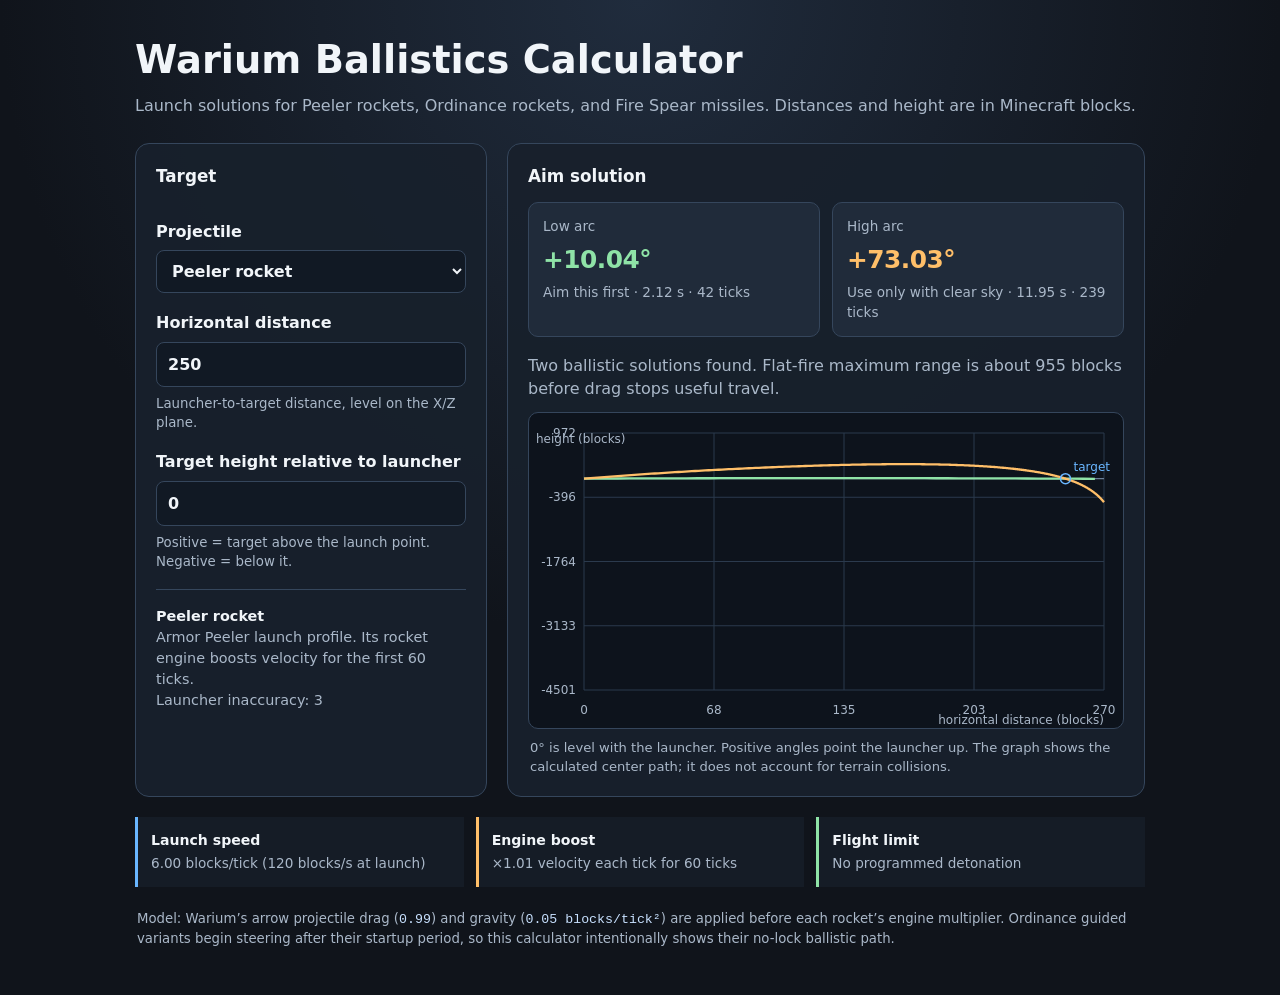
==== rocket-missile-calculator.html @ eead3c56 "Add rocket and missile calculator" ====
<!doctype html>
<html lang="en">
<head>
  <meta charset="utf-8">
  <meta name="viewport" content="width=device-width, initial-scale=1">
  <title>Warium Ballistics Calculator</title>
  <style>
    :root {
      color-scheme: dark;
      --bg: #10141b;
      --panel: #18202c;
      --panel-2: #202b3a;
      --line: #35465c;
      --text: #f1f5f9;
      --muted: #aab8c9;
      --accent: #69b6ff;
      --accent-2: #ffbf69;
      --danger: #ff8c8c;
      --good: #8fe3a7;
    }

    * { box-sizing: border-box; }
    body {
      margin: 0;
      min-width: 320px;
      background: radial-gradient(circle at top, #202c3d 0, var(--bg) 54%);
      color: var(--text);
      font: 16px/1.45 system-ui, -apple-system, BlinkMacSystemFont, "Segoe UI", sans-serif;
    }
    main { max-width: 1050px; margin: 0 auto; padding: 32px 20px 48px; }
    h1, h2, p { margin-top: 0; }
    h1 { font-size: clamp(1.7rem, 4vw, 2.4rem); margin-bottom: 6px; }
    h2 { font-size: 1.05rem; margin-bottom: 14px; }
    .lede, .muted { color: var(--muted); }
    .layout { display: grid; grid-template-columns: minmax(260px, 0.8fr) minmax(0, 1.45fr); gap: 20px; margin-top: 26px; }
    .panel { background: color-mix(in srgb, var(--panel) 94%, transparent); border: 1px solid var(--line); border-radius: 14px; padding: 20px; }
    .controls { display: grid; gap: 18px; align-content: start; }
    label { display: grid; gap: 7px; font-weight: 600; }
    label small { color: var(--muted); font-weight: 400; }
    input, select {
      width: 100%; border: 1px solid var(--line); border-radius: 8px;
      background: #111924; color: var(--text); font: inherit; padding: 10px 11px;
    }
    input:focus, select:focus { outline: 3px solid color-mix(in srgb, var(--accent) 45%, transparent); outline-offset: 2px; }
    .weapon-details { border-top: 1px solid var(--line); padding-top: 16px; color: var(--muted); font-size: .9rem; }
    .weapon-details strong { color: var(--text); }
    .result-grid { display: grid; grid-template-columns: repeat(2, minmax(0, 1fr)); gap: 12px; }
    .result { background: var(--panel-2); border: 1px solid var(--line); border-radius: 10px; padding: 14px; min-height: 110px; }
    .result-label { display: block; color: var(--muted); font-size: .85rem; }
    .result-value { display: block; margin-top: 5px; color: var(--good); font-size: 1.55rem; font-weight: 700; letter-spacing: -.02em; }
    .result-sub { display: block; margin-top: 5px; color: var(--muted); font-size: .85rem; }
    .result.high .result-value { color: var(--accent-2); }
    .status { min-height: 24px; margin: 17px 0 11px; color: var(--muted); }
    .status.error { color: var(--danger); }
    .chart-wrap { border: 1px solid var(--line); border-radius: 10px; overflow: hidden; background: #0d131c; }
    canvas { display: block; width: 100%; height: 315px; }
    .chart-note { color: var(--muted); font-size: .82rem; margin: 9px 2px 0; }
    .facts { display: grid; grid-template-columns: repeat(3, minmax(0, 1fr)); gap: 12px; margin-top: 20px; }
    .fact { padding: 13px; border-left: 3px solid var(--accent); background: color-mix(in srgb, var(--panel) 70%, transparent); }
    .fact:nth-child(2) { border-color: var(--accent-2); }
    .fact:nth-child(3) { border-color: var(--good); }
    .fact b { display: block; font-size: .88rem; }
    .fact span { display: block; margin-top: 4px; color: var(--muted); font-size: .85rem; }
    .footer-note { margin: 22px 2px 0; color: var(--muted); font-size: .83rem; }
    code { color: #c8e1ff; }
    @media (max-width: 720px) {
      main { padding: 24px 14px 36px; }
      .layout { grid-template-columns: 1fr; }
      .facts { grid-template-columns: 1fr; }
    }
    @media (max-width: 420px) { .result-grid { grid-template-columns: 1fr; } }
  </style>
</head>
<body>
  <main>
    <header>
      <h1>Warium Ballistics Calculator</h1>
      <p class="lede">Launch solutions for Peeler rockets, Ordinance rockets, and Fire Spear missiles. Distances and height are in Minecraft blocks.</p>
    </header>

    <section class="layout" aria-label="Ballistic calculator">
      <form class="panel controls" onsubmit="return false">
        <h2>Target</h2>
        <label for="weapon">Projectile
          <select id="weapon">
            <option value="peeler">Peeler rocket</option>
            <option value="ordinance">Ordinance rocket</option>
            <option value="fireSpear">Fire Spear missile</option>
          </select>
        </label>
        <label for="distance">Horizontal distance
          <input id="distance" type="number" min="1" max="1500" step="1" value="250" inputmode="decimal">
          <small>Launcher-to-target distance, level on the X/Z plane.</small>
        </label>
        <label for="height">Target height relative to launcher
          <input id="height" type="number" min="-500" max="500" step="0.5" value="0" inputmode="decimal">
          <small>Positive = target above the launch point. Negative = below it.</small>
        </label>
        <div class="weapon-details" id="weaponDetails"></div>
      </form>

      <section class="panel" aria-live="polite">
        <h2>Aim solution</h2>
        <div class="result-grid">
          <article class="result" id="lowResult">
            <span class="result-label">Low arc</span>
            <strong class="result-value" id="lowAngle">—</strong>
            <span class="result-sub" id="lowInfo">—</span>
          </article>
          <article class="result high" id="highResult">
            <span class="result-label">High arc</span>
            <strong class="result-value" id="highAngle">—</strong>
            <span class="result-sub" id="highInfo">—</span>
          </article>
        </div>
        <p class="status" id="status">Enter a target to calculate.</p>
        <div class="chart-wrap">
          <canvas id="trajectory" role="img" aria-label="Calculated projectile trajectories"></canvas>
        </div>
        <p class="chart-note">0° is level with the launcher. Positive angles point the launcher up. The graph shows the calculated center path; it does not account for terrain collisions.</p>
      </section>
    </section>

    <section class="facts" aria-label="Selected projectile data">
      <div class="fact"><b id="speedLabel">Launch speed</b><span id="speedValue">—</span></div>
      <div class="fact"><b id="boostLabel">Engine boost</b><span id="boostValue">—</span></div>
      <div class="fact"><b id="limitLabel">Flight limit</b><span id="limitValue">—</span></div>
    </section>

    <p class="footer-note">Model: Warium’s arrow projectile drag (<code>0.99</code>) and gravity (<code>0.05 blocks/tick²</code>) are applied before each rocket’s engine multiplier. Ordinance guided variants begin steering after their startup period, so this calculator intentionally shows their no-lock ballistic path.</p>
  </main>

  <script>
    const PROJECTILES = {
      peeler: {
        name: 'Peeler rocket',
        speed: 6,
        boost: 1.01,
        burn: 60,
        maxTicks: 1400,
        behavior: 'Armor Peeler launch profile. Its rocket engine boosts velocity for the first 60 ticks.',
        flight: 'No programmed detonation',
        precision: 'Launcher inaccuracy: 3'
      },
      ordinance: {
        name: 'Ordinance rocket',
        speed: 4.5,
        boost: 1.02,
        burn: 140,
        maxTicks: 141,
        behavior: 'Ordinance core launch profile. No-lock path only: seeker-equipped variants can steer after 10 ticks.',
        flight: 'Detonates at 7.05 s',
        precision: 'Launcher inaccuracy: 3'
      },
      fireSpear: {
        name: 'Fire Spear missile',
        speed: 6,
        boost: 1.01,
        burn: 70,
        maxTicks: 1500,
        behavior: 'Fire Spear hardpoint launch profile. The engine runs ten ticks longer than the Peeler rocket.',
        flight: 'No programmed detonation',
        precision: 'Hardpoint inaccuracy: 2'
      }
    };

    const weapon = document.getElementById('weapon');
    const distanceInput = document.getElementById('distance');
    const heightInput = document.getElementById('height');
    const details = document.getElementById('weaponDetails');
    const canvas = document.getElementById('trajectory');
    const ctx = canvas.getContext('2d');
    const status = document.getElementById('status');
    const lowAngle = document.getElementById('lowAngle');
    const lowInfo = document.getElementById('lowInfo');
    const highAngle = document.getElementById('highAngle');
    const highInfo = document.getElementById('highInfo');
    const lowResult = document.getElementById('lowResult');
    const highResult = document.getElementById('highResult');

    function simulate(profile, degrees) {
      const radians = degrees * Math.PI / 180;
      let x = 0;
      let y = 0;
      let vx = profile.speed * Math.cos(radians);
      let vy = profile.speed * Math.sin(radians);
      const points = [{ x, y, tick: 0 }];

      for (let tick = 1; tick <= profile.maxTicks; tick += 1) {
        x += vx;
        y += vy;
        points.push({ x, y, tick });
        vx *= 0.99;
        vy = vy * 0.99 - 0.05;
        if (tick <= profile.burn) {
          vx *= profile.boost;
          vy *= profile.boost;
        }
        if (tick > profile.burn && Math.abs(vx) < 0.0001 && y < -1000) break;
      }
      return points;
    }

    function atDistance(profile, degrees, targetX) {
      const points = simulate(profile, degrees);
      if (targetX === 0) return { y: 0, tick: 0, points };
      for (let i = 1; i < points.length; i += 1) {
        const a = points[i - 1];
        const b = points[i];
        if (a.x <= targetX && b.x >= targetX && b.x > a.x) {
          const fraction = (targetX - a.x) / (b.x - a.x);
          return { y: a.y + (b.y - a.y) * fraction, tick: a.tick + fraction, points };
        }
      }
      return null;
    }

    function findSolutions(profile, distance, targetHeight) {
      const roots = [];
      const min = -89.5;
      const max = 89.5;
      const step = 0.2;
      let previousAngle = min;
      let previous = atDistance(profile, previousAngle, distance);
      let previousValue = previous ? previous.y - targetHeight : null;

      for (let angle = min + step; angle <= max + 0.0001; angle += step) {
        const current = atDistance(profile, angle, distance);
        const currentValue = current ? current.y - targetHeight : null;
        if (previousValue !== null && currentValue !== null && (currentValue === 0 || previousValue === 0 || currentValue * previousValue < 0)) {
          let left = previousAngle;
          let right = angle;
          let leftValue = previousValue;
          for (let i = 0; i < 30; i += 1) {
            const middle = (left + right) / 2;
            const middleSample = atDistance(profile, middle, distance);
            if (!middleSample) break;
            const middleValue = middleSample.y - targetHeight;
            if (Math.abs(middleValue) < 0.00001) { left = right = middle; break; }
            if (leftValue * middleValue <= 0) right = middle;
            else { left = middle; leftValue = middleValue; }
          }
          const root = (left + right) / 2;
          if (!roots.some(value => Math.abs(value - root) < 0.04)) roots.push(root);
        }
        previousAngle = angle;
        previousValue = currentValue;
      }
      return roots.sort((a, b) => a - b).map(angle => ({ angle, data: atDistance(profile, angle, distance) }));
    }

    function humanTime(ticks) {
      return `${(ticks / 20).toFixed(2)} s · ${Math.round(ticks)} ticks`;
    }

    function maxRange(profile) {
      const points = simulate(profile, 0);
      return points[points.length - 1].x;
    }

    function number(value, fallback) {
      const parsed = Number(value);
      return Number.isFinite(parsed) ? parsed : fallback;
    }

    function setResult(element, valueElement, infoElement, solution, label) {
      if (!solution) {
        element.style.opacity = '.58';
        valueElement.textContent = '—';
        infoElement.textContent = 'No valid arc';
        return;
      }
      element.style.opacity = '1';
      const sign = solution.angle >= 0 ? '+' : '−';
      valueElement.textContent = `${sign}${Math.abs(solution.angle).toFixed(2)}°`;
      infoElement.textContent = `${label} · ${humanTime(solution.data.tick)}`;
    }

    function drawTrajectory(profile, distance, targetHeight, solutions) {
      const dpr = window.devicePixelRatio || 1;
      const width = Math.max(280, Math.floor(canvas.clientWidth));
      const height = Math.max(250, Math.floor(canvas.clientHeight));
      canvas.width = width * dpr;
      canvas.height = height * dpr;
      ctx.setTransform(dpr, 0, 0, dpr, 0, 0);
      ctx.clearRect(0, 0, width, height);

      const padding = { left: 55, right: 19, top: 20, bottom: 38 };
      const paths = solutions.map(solution => simulate(profile, solution.angle));
      const viewPaths = paths.length ? paths : [simulate(profile, 0)];
      let maxX = Math.max(distance * 1.08, 30);
      let minY = Math.min(0, targetHeight);
      let maxY = Math.max(0, targetHeight);
      viewPaths.forEach(path => path.forEach(point => {
        if (point.x <= maxX * 1.08) { minY = Math.min(minY, point.y); maxY = Math.max(maxY, point.y); }
      }));
      const spread = Math.max(16, maxY - minY);
      minY -= spread * .16;
      maxY += spread * .16;
      maxX = Math.max(maxX, 45);
      const plotW = width - padding.left - padding.right;
      const plotH = height - padding.top - padding.bottom;
      const xScale = x => padding.left + (x / maxX) * plotW;
      const yScale = y => padding.top + ((maxY - y) / (maxY - minY)) * plotH;

      ctx.strokeStyle = '#2b3a4d';
      ctx.lineWidth = 1;
      ctx.font = '12px system-ui, sans-serif';
      ctx.fillStyle = '#aab8c9';
      ctx.textAlign = 'right';
      for (let i = 0; i <= 4; i += 1) {
        const y = padding.top + plotH * i / 4;
        const value = maxY - (maxY - minY) * i / 4;
        ctx.beginPath(); ctx.moveTo(padding.left, y); ctx.lineTo(width - padding.right, y); ctx.stroke();
        ctx.fillText(`${value.toFixed(0)}`, padding.left - 8, y + 4);
      }
      ctx.textAlign = 'center';
      for (let i = 0; i <= 4; i += 1) {
        const x = padding.left + plotW * i / 4;
        const value = maxX * i / 4;
        ctx.beginPath(); ctx.moveTo(x, padding.top); ctx.lineTo(x, height - padding.bottom); ctx.stroke();
        ctx.fillText(`${value.toFixed(0)}`, x, height - 14);
      }
      const zeroY = yScale(0);
      if (zeroY >= padding.top && zeroY <= height - padding.bottom) {
        ctx.strokeStyle = '#6b7f98'; ctx.lineWidth = 1.2;
        ctx.beginPath(); ctx.moveTo(padding.left, zeroY); ctx.lineTo(width - padding.right, zeroY); ctx.stroke();
      }
      ctx.fillStyle = '#aab8c9';
      ctx.textAlign = 'left'; ctx.fillText('height (blocks)', 7, padding.top + 10);
      ctx.textAlign = 'right'; ctx.fillText('horizontal distance (blocks)', width - padding.right, height - 4);

      const colors = ['#8fe3a7', '#ffbf69'];
      paths.forEach((path, index) => {
        ctx.strokeStyle = colors[index]; ctx.lineWidth = 2.3;
        ctx.beginPath();
        let started = false;
        path.forEach(point => {
          if (point.x > maxX) return;
          const x = xScale(point.x); const y = yScale(point.y);
          if (!started) { ctx.moveTo(x, y); started = true; } else ctx.lineTo(x, y);
        });
        ctx.stroke();
      });
      if (!paths.length) {
        ctx.strokeStyle = '#6b7f98'; ctx.setLineDash([5, 5]); ctx.lineWidth = 1.5;
        ctx.beginPath(); ctx.moveTo(xScale(0), yScale(0)); ctx.lineTo(xScale(maxX), yScale(0)); ctx.stroke(); ctx.setLineDash([]);
      }
      const targetX = xScale(distance); const targetY = yScale(targetHeight);
      ctx.strokeStyle = '#69b6ff'; ctx.lineWidth = 1.5;
      ctx.beginPath(); ctx.arc(targetX, targetY, 5, 0, Math.PI * 2); ctx.stroke();
      ctx.fillStyle = '#69b6ff'; ctx.textAlign = 'left';
      ctx.fillText('target', Math.min(targetX + 8, width - 48), Math.max(targetY - 8, 13));
    }

    function update() {
      const profile = PROJECTILES[weapon.value];
      const distance = Math.max(0.1, number(distanceInput.value, 250));
      const targetHeight = number(heightInput.value, 0);
      const solutions = findSolutions(profile, distance, targetHeight);
      const lower = solutions[0];
      const higher = solutions.length > 1 ? solutions[solutions.length - 1] : null;
      setResult(lowResult, lowAngle, lowInfo, lower, 'Aim this first');
      setResult(highResult, highAngle, highInfo, higher, 'Use only with clear sky');
      const range = maxRange(profile);
      const rangeText = weapon.value === 'ordinance' ? `The no-lock Ordinance profile self-destructs after ${humanTime(profile.maxTicks)}.` : `Flat-fire maximum range is about ${range.toFixed(0)} blocks before drag stops useful travel.`;
      if (!solutions.length) {
        status.textContent = `No ballistic solution for this target. ${rangeText}`;
        status.className = 'status error';
      } else {
        status.textContent = `${solutions.length === 1 ? 'One' : 'Two'} ballistic ${solutions.length === 1 ? 'solution' : 'solutions'} found. ${rangeText}`;
        status.className = 'status';
      }
      details.innerHTML = `<strong>${profile.name}</strong><br>${profile.behavior}<br><span>${profile.precision}</span>`;
      document.getElementById('speedValue').textContent = `${profile.speed.toFixed(2)} blocks/tick (${(profile.speed * 20).toFixed(0)} blocks/s at launch)`;
      document.getElementById('boostValue').textContent = `×${profile.boost.toFixed(2)} velocity each tick for ${profile.burn} ticks`;
      document.getElementById('limitValue').textContent = profile.flight;
      drawTrajectory(profile, distance, targetHeight, solutions);
    }

    [weapon, distanceInput, heightInput].forEach(element => element.addEventListener('input', update));
    window.addEventListener('resize', update);
    update();
  </script>
</body>
</html>
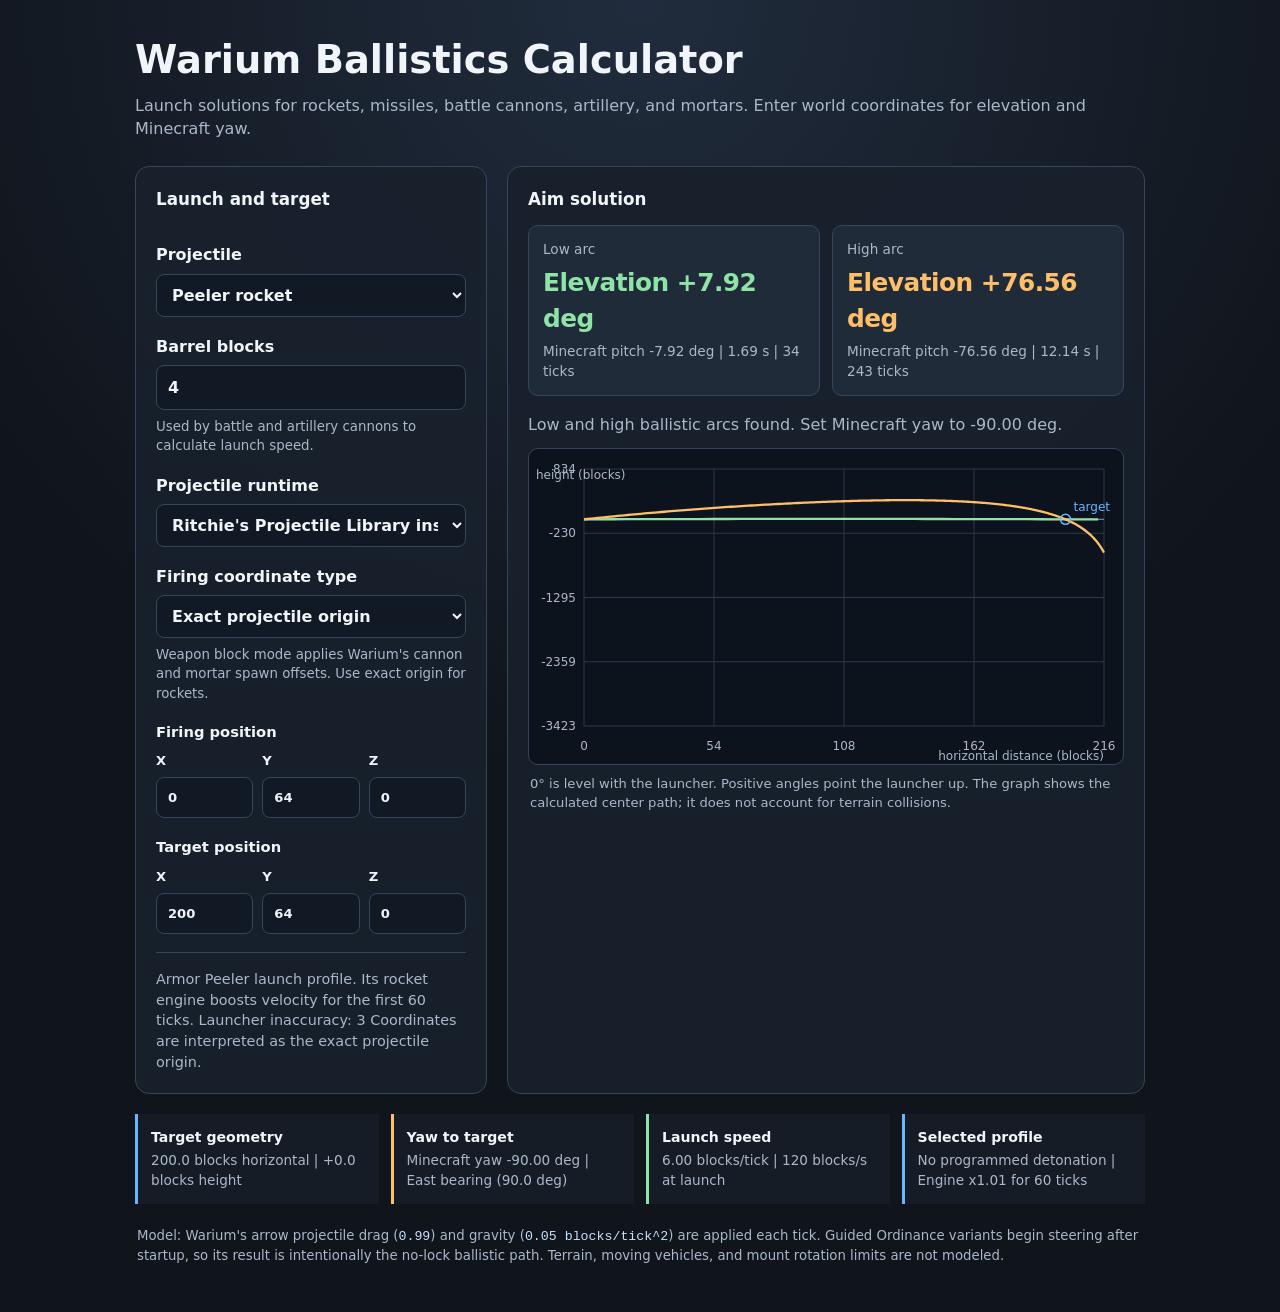
==== commit 734816e1: "Add yaw and cannon calculator profiles" ====
--- a/rocket-missile-calculator.html
+++ b/rocket-missile-calculator.html
@@ -55,7 +55,11 @@
     .chart-wrap { border: 1px solid var(--line); border-radius: 10px; overflow: hidden; background: #0d131c; }
     canvas { display: block; width: 100%; height: 315px; }
     .chart-note { color: var(--muted); font-size: .82rem; margin: 9px 2px 0; }
-    .facts { display: grid; grid-template-columns: repeat(3, minmax(0, 1fr)); gap: 12px; margin-top: 20px; }
+    .coordinate-section { display: grid; gap: 9px; }
+    .coordinate-section h3 { margin: 0; font-size: .92rem; }
+    .coordinate-grid { display: grid; grid-template-columns: repeat(3, minmax(0, 1fr)); gap: 9px; }
+    .coordinate-grid label { font-size: .82rem; }
+    .facts { display: grid; grid-template-columns: repeat(auto-fit, minmax(190px, 1fr)); gap: 12px; margin-top: 20px; }
     .fact { padding: 13px; border-left: 3px solid var(--accent); background: color-mix(in srgb, var(--panel) 70%, transparent); }
     .fact:nth-child(2) { border-color: var(--accent-2); }
     .fact:nth-child(3) { border-color: var(--good); }
@@ -66,6 +70,7 @@
     @media (max-width: 720px) {
       main { padding: 24px 14px 36px; }
       .layout { grid-template-columns: 1fr; }
+      .coordinate-grid { grid-template-columns: 1fr; }
       .facts { grid-template-columns: 1fr; }
     }
     @media (max-width: 420px) { .result-grid { grid-template-columns: 1fr; } }
@@ -75,27 +80,66 @@
   <main>
     <header>
       <h1>Warium Ballistics Calculator</h1>
-      <p class="lede">Launch solutions for Peeler rockets, Ordinance rockets, and Fire Spear missiles. Distances and height are in Minecraft blocks.</p>
+      <p class="lede">Launch solutions for rockets, missiles, battle cannons, artillery, and mortars. Enter world coordinates for elevation and Minecraft yaw.</p>
     </header>
 
     <section class="layout" aria-label="Ballistic calculator">
       <form class="panel controls" onsubmit="return false">
-        <h2>Target</h2>
+        <h2>Launch and target</h2>
         <label for="weapon">Projectile
           <select id="weapon">
-            <option value="peeler">Peeler rocket</option>
-            <option value="ordinance">Ordinance rocket</option>
-            <option value="fireSpear">Fire Spear missile</option>
+            <optgroup label="Rockets and missiles">
+              <option value="peeler">Peeler rocket</option>
+              <option value="ordinance">Ordinance rocket</option>
+              <option value="fireSpear">Fire Spear missile</option>
+            </optgroup>
+            <optgroup label="Battle cannons">
+              <option value="battleAp">Battle cannon - AP shell</option>
+              <option value="battleSolid">Battle cannon - Solid shell</option>
+              <option value="battleExplosive">Battle cannon - HE / HEAT / flak / smoke</option>
+            </optgroup>
+            <optgroup label="Artillery cannons">
+              <option value="artillerySolid">Artillery - Solid / AP shell</option>
+              <option value="artilleryExplosive">Artillery - HE / gas / incendiary shell</option>
+            </optgroup>
+            <optgroup label="Mortars">
+              <option value="mortar">Mortar - HE / smoke shell</option>
+            </optgroup>
           </select>
         </label>
-        <label for="distance">Horizontal distance
-          <input id="distance" type="number" min="1" max="1500" step="1" value="250" inputmode="decimal">
-          <small>Launcher-to-target distance, level on the X/Z plane.</small>
+        <label id="barrelRow" for="barrels">Barrel blocks
+          <input id="barrels" type="number" min="1" max="11" step="1" value="4" inputmode="numeric">
+          <small>Used by battle and artillery cannons to calculate launch speed.</small>
         </label>
-        <label for="height">Target height relative to launcher
-          <input id="height" type="number" min="-500" max="500" step="0.5" value="0" inputmode="decimal">
-          <small>Positive = target above the launch point. Negative = below it.</small>
+        <label id="runtimeRow" for="runtime">Projectile runtime
+          <select id="runtime">
+            <option value="rpl">Ritchie's Projectile Library installed (2x cannon velocity)</option>
+            <option value="vanilla">Warium only</option>
+          </select>
         </label>
+        <label for="referenceMode">Firing coordinate type
+          <select id="referenceMode">
+            <option value="muzzle">Exact projectile origin</option>
+            <option value="weapon">Weapon block position</option>
+          </select>
+          <small>Weapon block mode applies Warium's cannon and mortar spawn offsets. Use exact origin for rockets.</small>
+        </label>
+        <section class="coordinate-section" aria-label="Firing position">
+          <h3>Firing position</h3>
+          <div class="coordinate-grid">
+            <label>X<input id="originX" type="number" step="any" value="0" inputmode="decimal"></label>
+            <label>Y<input id="originY" type="number" step="any" value="64" inputmode="decimal"></label>
+            <label>Z<input id="originZ" type="number" step="any" value="0" inputmode="decimal"></label>
+          </div>
+        </section>
+        <section class="coordinate-section" aria-label="Target position">
+          <h3>Target position</h3>
+          <div class="coordinate-grid">
+            <label>X<input id="targetX" type="number" step="any" value="200" inputmode="decimal"></label>
+            <label>Y<input id="targetY" type="number" step="any" value="64" inputmode="decimal"></label>
+            <label>Z<input id="targetZ" type="number" step="any" value="0" inputmode="decimal"></label>
+          </div>
+        </section>
         <div class="weapon-details" id="weaponDetails"></div>
       </form>
 
@@ -103,12 +147,12 @@
         <h2>Aim solution</h2>
         <div class="result-grid">
           <article class="result" id="lowResult">
-            <span class="result-label">Low arc</span>
+            <span class="result-label" id="lowTitle">Low arc</span>
             <strong class="result-value" id="lowAngle">—</strong>
             <span class="result-sub" id="lowInfo">—</span>
           </article>
           <article class="result high" id="highResult">
-            <span class="result-label">High arc</span>
+            <span class="result-label" id="highTitle">High arc</span>
             <strong class="result-value" id="highAngle">—</strong>
             <span class="result-sub" id="highInfo">—</span>
           </article>
@@ -122,51 +166,70 @@
     </section>
 
     <section class="facts" aria-label="Selected projectile data">
-      <div class="fact"><b id="speedLabel">Launch speed</b><span id="speedValue">—</span></div>
-      <div class="fact"><b id="boostLabel">Engine boost</b><span id="boostValue">—</span></div>
-      <div class="fact"><b id="limitLabel">Flight limit</b><span id="limitValue">—</span></div>
+      <div class="fact"><b>Target geometry</b><span id="geometryValue">&mdash;</span></div>
+      <div class="fact"><b>Yaw to target</b><span id="yawValue">&mdash;</span></div>
+      <div class="fact"><b>Launch speed</b><span id="speedValue">&mdash;</span></div>
+      <div class="fact"><b>Selected profile</b><span id="profileValue">&mdash;</span></div>
     </section>
 
-    <p class="footer-note">Model: Warium’s arrow projectile drag (<code>0.99</code>) and gravity (<code>0.05 blocks/tick²</code>) are applied before each rocket’s engine multiplier. Ordinance guided variants begin steering after their startup period, so this calculator intentionally shows their no-lock ballistic path.</p>
+    <p class="footer-note">Model: Warium's arrow projectile drag (<code>0.99</code>) and gravity (<code>0.05 blocks/tick^2</code>) are applied each tick. Guided Ordinance variants begin steering after startup, so its result is intentionally the no-lock ballistic path. Terrain, moving vehicles, and mount rotation limits are not modeled.</p>
   </main>
 
   <script>
-    const PROJECTILES = {
+    const PROFILES = {
       peeler: {
-        name: 'Peeler rocket',
-        speed: 6,
-        boost: 1.01,
-        burn: 60,
-        maxTicks: 1400,
+        kind: 'rocket', name: 'Peeler rocket', speed: 6, boost: 1.01, burn: 60, maxTicks: 1400,
         behavior: 'Armor Peeler launch profile. Its rocket engine boosts velocity for the first 60 ticks.',
-        flight: 'No programmed detonation',
-        precision: 'Launcher inaccuracy: 3'
+        flight: 'No programmed detonation', precision: 'Launcher inaccuracy: 3'
       },
       ordinance: {
-        name: 'Ordinance rocket',
-        speed: 4.5,
-        boost: 1.02,
-        burn: 140,
-        maxTicks: 141,
-        behavior: 'Ordinance core launch profile. No-lock path only: seeker-equipped variants can steer after 10 ticks.',
-        flight: 'Detonates at 7.05 s',
-        precision: 'Launcher inaccuracy: 3'
+        kind: 'rocket', name: 'Ordinance rocket', speed: 4.5, boost: 1.02, burn: 140, maxTicks: 141,
+        behavior: 'No-lock Ordinance profile. Guided variants can steer after their startup period.',
+        flight: 'Self-destructs after 7.05 s', precision: 'Launcher inaccuracy: 3'
       },
       fireSpear: {
-        name: 'Fire Spear missile',
-        speed: 6,
-        boost: 1.01,
-        burn: 70,
-        maxTicks: 1500,
-        behavior: 'Fire Spear hardpoint launch profile. The engine runs ten ticks longer than the Peeler rocket.',
-        flight: 'No programmed detonation',
-        precision: 'Hardpoint inaccuracy: 2'
+        kind: 'rocket', name: 'Fire Spear missile', speed: 6, boost: 1.01, burn: 70, maxTicks: 1500,
+        behavior: 'Fire Spear hardpoint profile. Its engine runs ten ticks longer than a Peeler rocket.',
+        flight: 'No programmed detonation', precision: 'Hardpoint inaccuracy: 2'
+      },
+      battleAp: {
+        kind: 'cannon', name: 'Battle cannon AP shell', baseSpeed: 3.3, usesBarrels: true, maxTicks: 1800,
+        behavior: 'Warium battle cannon AP speed: (3.3 + barrels / 1.25) x runtime multiplier.',
+        flight: 'Ballistic shell', precision: 'Spread: 8 / (barrels x 2)'
+      },
+      battleSolid: {
+        kind: 'cannon', name: 'Battle cannon solid shell', baseSpeed: 3.2, usesBarrels: true, maxTicks: 1800,
+        behavior: 'Warium battle cannon solid speed: (3.2 + barrels / 1.25) x runtime multiplier.',
+        flight: 'Ballistic shell', precision: 'Spread: 8 / (barrels x 2)'
+      },
+      battleExplosive: {
+        kind: 'cannon', name: 'Battle cannon HE / HEAT / flak / smoke shell', baseSpeed: 3.0, usesBarrels: true, maxTicks: 1800,
+        behavior: 'Warium battle cannon explosive speed: (3.0 + barrels / 1.25) x runtime multiplier.',
+        flight: 'Ballistic shell', precision: 'Spread: 10 / (barrels x 2)'
+      },
+      artillerySolid: {
+        kind: 'cannon', name: 'Artillery solid / AP shell', baseSpeed: 3.2, usesBarrels: true, maxTicks: 1800,
+        behavior: 'Warium artillery solid/AP speed: (3.2 + barrels / 1.25) x runtime multiplier.',
+        flight: 'Ballistic shell', precision: 'Spread: 10 / (barrels x 1.5)'
+      },
+      artilleryExplosive: {
+        kind: 'cannon', name: 'Artillery HE / gas / incendiary shell', baseSpeed: 3.0, usesBarrels: true, maxTicks: 1800,
+        behavior: 'Warium artillery explosive speed: (3.0 + barrels / 1.25) x runtime multiplier.',
+        flight: 'Ballistic shell', precision: 'Spread: 14 / (barrels x 1.5)'
+      },
+      mortar: {
+        kind: 'mortar', name: 'Mortar HE / smoke shell', speed: 5, boost: 1, burn: 0, maxTicks: 1800,
+        behavior: 'Fixed 5.0 blocks/tick launch speed. Warium transforms the displayed mortar pitch.',
+        flight: 'Ballistic shell', precision: 'Fixed inaccuracy: 5'
       }
     };
 
     const weapon = document.getElementById('weapon');
-    const distanceInput = document.getElementById('distance');
-    const heightInput = document.getElementById('height');
+    const barrelsInput = document.getElementById('barrels');
+    const runtime = document.getElementById('runtime');
+    const referenceMode = document.getElementById('referenceMode');
+    const barrelRow = document.getElementById('barrelRow');
+    const runtimeRow = document.getElementById('runtimeRow');
     const details = document.getElementById('weaponDetails');
     const canvas = document.getElementById('trajectory');
     const ctx = canvas.getContext('2d');
@@ -175,108 +238,232 @@
     const lowInfo = document.getElementById('lowInfo');
     const highAngle = document.getElementById('highAngle');
     const highInfo = document.getElementById('highInfo');
+    const lowTitle = document.getElementById('lowTitle');
+    const highTitle = document.getElementById('highTitle');
     const lowResult = document.getElementById('lowResult');
     const highResult = document.getElementById('highResult');
-
-    function simulate(profile, degrees) {
-      const radians = degrees * Math.PI / 180;
+    const coordinateInputs = ['originX', 'originY', 'originZ', 'targetX', 'targetY', 'targetZ']
+      .map(function (id) { return document.getElementById(id); });
+
+    function clamp(value, min, max) {
+      return Math.max(min, Math.min(max, value));
+    }
+
+    function degrees(radians) {
+      return radians * 180 / Math.PI;
+    }
+
+    function radians(degreesValue) {
+      return degreesValue * Math.PI / 180;
+    }
+
+    function normalizeSignedDegrees(value) {
+      let normalized = (value + 180) % 360;
+      if (normalized < 0) normalized += 360;
+      return normalized - 180;
+    }
+
+    function normalizeBearing(value) {
+      let normalized = value % 360;
+      if (normalized < 0) normalized += 360;
+      return normalized;
+    }
+
+    function numberValue(element, label) {
+      const value = Number(element.value);
+      if (!Number.isFinite(value)) throw new Error(label + ' must be a valid number.');
+      return value;
+    }
+
+    function signed(value, digits) {
+      return (value >= 0 ? '+' : '-') + Math.abs(value).toFixed(digits);
+    }
+
+    function cardinalBearing(bearing) {
+      const labels = ['North', 'North-east', 'East', 'South-east', 'South', 'South-west', 'West', 'North-west'];
+      return labels[Math.round(bearing / 45) % 8];
+    }
+
+    function getProfile() {
+      const profile = Object.assign({}, PROFILES[weapon.value]);
+      const barrels = clamp(Math.round(numberValue(barrelsInput, 'Barrel blocks')), 1, 11);
+      profile.barrels = barrels;
+      profile.launchOffset = 0;
+
+      if (profile.usesBarrels) {
+        const multiplier = runtime.value === 'rpl' ? 2 : 1;
+        profile.speed = (profile.baseSpeed + barrels / 1.25) * multiplier;
+        profile.launchOffset = referenceMode.value === 'weapon' ? barrels + 1.5 : 0;
+        profile.precision += '; ' + (runtime.value === 'rpl' ? 'RPL multiplier: 2x' : 'Warium-only multiplier: 1x');
+      }
+
+      if (!profile.boost) profile.boost = 1;
+      if (!profile.burn) profile.burn = 0;
+      return profile;
+    }
+
+    function getGeometry(profile) {
+      let originX = numberValue(document.getElementById('originX'), 'Firing X');
+      let originY = numberValue(document.getElementById('originY'), 'Firing Y');
+      let originZ = numberValue(document.getElementById('originZ'), 'Firing Z');
+
+      if (referenceMode.value === 'weapon' && profile.kind === 'mortar') {
+        originX += 0.5;
+        originY += 3;
+        originZ += 0.5;
+      } else if (referenceMode.value === 'weapon' && profile.usesBarrels) {
+        originX += 0.5;
+        originY += 0.5;
+        originZ += 0.5;
+      }
+
+      const targetX = numberValue(document.getElementById('targetX'), 'Target X');
+      const targetY = numberValue(document.getElementById('targetY'), 'Target Y');
+      const targetZ = numberValue(document.getElementById('targetZ'), 'Target Z');
+      const dx = targetX - originX;
+      const dy = targetY - originY;
+      const dz = targetZ - originZ;
+      const horizontalRange = Math.hypot(dx, dz);
+
+      if (horizontalRange < 0.000001) {
+        throw new Error('Firing point and target share the same X/Z position, so yaw is undefined.');
+      }
+
+      return {
+        dx: dx,
+        dy: dy,
+        dz: dz,
+        horizontalRange: horizontalRange,
+        yaw: normalizeSignedDegrees(degrees(Math.atan2(-dx, dz))),
+        bearing: normalizeBearing(degrees(Math.atan2(dx, -dz)))
+      };
+    }
+
+    function simulate(profile, elevation) {
+      const angle = radians(elevation);
       let x = 0;
       let y = 0;
-      let vx = profile.speed * Math.cos(radians);
-      let vy = profile.speed * Math.sin(radians);
-      const points = [{ x, y, tick: 0 }];
+      let vx = profile.speed * Math.cos(angle);
+      let vy = profile.speed * Math.sin(angle);
+      const points = [{ x: x, y: y, tick: 0 }];
 
       for (let tick = 1; tick <= profile.maxTicks; tick += 1) {
         x += vx;
         y += vy;
-        points.push({ x, y, tick });
+        points.push({ x: x, y: y, tick: tick });
         vx *= 0.99;
         vy = vy * 0.99 - 0.05;
         if (tick <= profile.burn) {
           vx *= profile.boost;
           vy *= profile.boost;
         }
-        if (tick > profile.burn && Math.abs(vx) < 0.0001 && y < -1000) break;
+        if (tick > profile.burn && vx < 0.0005 && y < -1500) break;
       }
       return points;
     }
 
-    function atDistance(profile, degrees, targetX) {
-      const points = simulate(profile, degrees);
-      if (targetX === 0) return { y: 0, tick: 0, points };
-      for (let i = 1; i < points.length; i += 1) {
-        const a = points[i - 1];
-        const b = points[i];
-        if (a.x <= targetX && b.x >= targetX && b.x > a.x) {
-          const fraction = (targetX - a.x) / (b.x - a.x);
-          return { y: a.y + (b.y - a.y) * fraction, tick: a.tick + fraction, points };
+    function atDistance(profile, elevation, geometry) {
+      const angle = radians(elevation);
+      const offsetX = profile.launchOffset * Math.cos(angle);
+      const offsetY = profile.launchOffset * Math.sin(angle);
+      const flightDistance = geometry.horizontalRange - offsetX;
+      if (flightDistance <= 0) return null;
+
+      const points = simulate(profile, elevation);
+      for (let index = 1; index < points.length; index += 1) {
+        const before = points[index - 1];
+        const after = points[index];
+        if (before.x <= flightDistance && after.x >= flightDistance && after.x > before.x) {
+          const fraction = (flightDistance - before.x) / (after.x - before.x);
+          const impactY = before.y + (after.y - before.y) * fraction;
+          return {
+            y: impactY + offsetY,
+            tick: before.tick + fraction,
+            points: points.map(function (point) {
+              return { x: point.x + offsetX, y: point.y + offsetY, tick: point.tick };
+            })
+          };
         }
       }
       return null;
     }
 
-    function findSolutions(profile, distance, targetHeight) {
+    function findSolutions(profile, geometry) {
       const roots = [];
-      const min = -89.5;
-      const max = 89.5;
-      const step = 0.2;
-      let previousAngle = min;
-      let previous = atDistance(profile, previousAngle, distance);
-      let previousValue = previous ? previous.y - targetHeight : null;
-
-      for (let angle = min + step; angle <= max + 0.0001; angle += step) {
-        const current = atDistance(profile, angle, distance);
-        const currentValue = current ? current.y - targetHeight : null;
-        if (previousValue !== null && currentValue !== null && (currentValue === 0 || previousValue === 0 || currentValue * previousValue < 0)) {
+      const minimum = -89.5;
+      const maximum = 89.5;
+      const step = 0.25;
+      let previousAngle = minimum;
+      let previous = atDistance(profile, previousAngle, geometry);
+      let previousError = previous ? previous.y - geometry.dy : null;
+
+      for (let angle = minimum + step; angle <= maximum + 0.0001; angle += step) {
+        const current = atDistance(profile, angle, geometry);
+        const currentError = current ? current.y - geometry.dy : null;
+        if (previousError !== null && currentError !== null
+          && (currentError === 0 || previousError === 0 || currentError * previousError < 0)) {
           let left = previousAngle;
           let right = angle;
-          let leftValue = previousValue;
-          for (let i = 0; i < 30; i += 1) {
+          let leftError = previousError;
+
+          for (let iteration = 0; iteration < 32; iteration += 1) {
             const middle = (left + right) / 2;
-            const middleSample = atDistance(profile, middle, distance);
+            const middleSample = atDistance(profile, middle, geometry);
             if (!middleSample) break;
-            const middleValue = middleSample.y - targetHeight;
-            if (Math.abs(middleValue) < 0.00001) { left = right = middle; break; }
-            if (leftValue * middleValue <= 0) right = middle;
-            else { left = middle; leftValue = middleValue; }
+            const middleError = middleSample.y - geometry.dy;
+            if (Math.abs(middleError) < 0.00001) {
+              left = middle;
+              right = middle;
+              break;
+            }
+            if (leftError * middleError <= 0) {
+              right = middle;
+            } else {
+              left = middle;
+              leftError = middleError;
+            }
           }
+
           const root = (left + right) / 2;
-          if (!roots.some(value => Math.abs(value - root) < 0.04)) roots.push(root);
+          if (!roots.some(function (value) { return Math.abs(value - root) < 0.04; })) roots.push(root);
         }
         previousAngle = angle;
-        previousValue = currentValue;
-      }
-      return roots.sort((a, b) => a - b).map(angle => ({ angle, data: atDistance(profile, angle, distance) }));
+        previousError = currentError;
+      }
+
+      return roots.sort(function (a, b) { return a - b; }).map(function (angle) {
+        return { angle: angle, data: atDistance(profile, angle, geometry) };
+      }).filter(function (solution) { return Boolean(solution.data); });
     }
 
     function humanTime(ticks) {
-      return `${(ticks / 20).toFixed(2)} s · ${Math.round(ticks)} ticks`;
-    }
-
-    function maxRange(profile) {
-      const points = simulate(profile, 0);
-      return points[points.length - 1].x;
-    }
-
-    function number(value, fallback) {
-      const parsed = Number(value);
-      return Number.isFinite(parsed) ? parsed : fallback;
-    }
-
-    function setResult(element, valueElement, infoElement, solution, label) {
+      return (ticks / 20).toFixed(2) + ' s | ' + Math.round(ticks) + ' ticks';
+    }
+
+    function mortarSettingFromElevation(elevation) {
+      return degrees(Math.atan(0.5 * Math.tan(radians(elevation)) - 0.5));
+    }
+
+    function setResult(card, title, valueElement, infoElement, solution, profile, arcName) {
+      title.textContent = arcName + (profile.kind === 'mortar' ? ' mortar arc' : ' arc');
       if (!solution) {
-        element.style.opacity = '.58';
-        valueElement.textContent = '—';
-        infoElement.textContent = 'No valid arc';
+        card.style.opacity = '.58';
+        valueElement.textContent = 'No solution';
+        infoElement.textContent = 'Move the target closer or change firing height.';
         return;
       }
-      element.style.opacity = '1';
-      const sign = solution.angle >= 0 ? '+' : '−';
-      valueElement.textContent = `${sign}${Math.abs(solution.angle).toFixed(2)}°`;
-      infoElement.textContent = `${label} · ${humanTime(solution.data.tick)}`;
-    }
-
-    function drawTrajectory(profile, distance, targetHeight, solutions) {
+
+      card.style.opacity = '1';
+      if (profile.kind === 'mortar') {
+        valueElement.textContent = 'Aimer ' + signed(mortarSettingFromElevation(solution.angle), 2) + ' deg';
+        infoElement.textContent = 'True elevation ' + signed(solution.angle, 2) + ' deg | ' + humanTime(solution.data.tick);
+      } else {
+        valueElement.textContent = 'Elevation ' + signed(solution.angle, 2) + ' deg';
+        infoElement.textContent = 'Minecraft pitch ' + signed(-solution.angle, 2) + ' deg | ' + humanTime(solution.data.tick);
+      }
+    }
+
+    function drawTrajectory(profile, geometry, solutions) {
       const dpr = window.devicePixelRatio || 1;
       const width = Math.max(280, Math.floor(canvas.clientWidth));
       const height = Math.max(250, Math.floor(canvas.clientHeight));
@@ -286,101 +473,170 @@
       ctx.clearRect(0, 0, width, height);
 
       const padding = { left: 55, right: 19, top: 20, bottom: 38 };
-      const paths = solutions.map(solution => simulate(profile, solution.angle));
-      const viewPaths = paths.length ? paths : [simulate(profile, 0)];
-      let maxX = Math.max(distance * 1.08, 30);
-      let minY = Math.min(0, targetHeight);
-      let maxY = Math.max(0, targetHeight);
-      viewPaths.forEach(path => path.forEach(point => {
-        if (point.x <= maxX * 1.08) { minY = Math.min(minY, point.y); maxY = Math.max(maxY, point.y); }
-      }));
-      const spread = Math.max(16, maxY - minY);
-      minY -= spread * .16;
-      maxY += spread * .16;
+      const paths = solutions.map(function (solution) { return solution.data.points; });
+      const fallback = simulate(profile, 0).map(function (point) {
+        return { x: point.x + profile.launchOffset, y: point.y, tick: point.tick };
+      });
+      const viewPaths = paths.length ? paths : [fallback];
+      let maxX = Math.max(geometry.horizontalRange * 1.08, 30);
+      let minY = Math.min(0, geometry.dy);
+      let maxY = Math.max(0, geometry.dy);
+
+      viewPaths.forEach(function (path) {
+        path.forEach(function (point) {
+          if (point.x <= maxX * 1.08) {
+            minY = Math.min(minY, point.y);
+            maxY = Math.max(maxY, point.y);
+          }
+        });
+      });
+
+      const span = Math.max(16, maxY - minY);
+      minY -= span * 0.16;
+      maxY += span * 0.16;
       maxX = Math.max(maxX, 45);
-      const plotW = width - padding.left - padding.right;
-      const plotH = height - padding.top - padding.bottom;
-      const xScale = x => padding.left + (x / maxX) * plotW;
-      const yScale = y => padding.top + ((maxY - y) / (maxY - minY)) * plotH;
+      const plotWidth = width - padding.left - padding.right;
+      const plotHeight = height - padding.top - padding.bottom;
+      const projectX = function (x) { return padding.left + x / maxX * plotWidth; };
+      const projectY = function (y) { return padding.top + (maxY - y) / (maxY - minY) * plotHeight; };
 
       ctx.strokeStyle = '#2b3a4d';
       ctx.lineWidth = 1;
       ctx.font = '12px system-ui, sans-serif';
       ctx.fillStyle = '#aab8c9';
       ctx.textAlign = 'right';
-      for (let i = 0; i <= 4; i += 1) {
-        const y = padding.top + plotH * i / 4;
-        const value = maxY - (maxY - minY) * i / 4;
-        ctx.beginPath(); ctx.moveTo(padding.left, y); ctx.lineTo(width - padding.right, y); ctx.stroke();
-        ctx.fillText(`${value.toFixed(0)}`, padding.left - 8, y + 4);
-      }
+      for (let index = 0; index <= 4; index += 1) {
+        const y = padding.top + plotHeight * index / 4;
+        const value = maxY - (maxY - minY) * index / 4;
+        ctx.beginPath();
+        ctx.moveTo(padding.left, y);
+        ctx.lineTo(width - padding.right, y);
+        ctx.stroke();
+        ctx.fillText(value.toFixed(0), padding.left - 8, y + 4);
+      }
+
       ctx.textAlign = 'center';
-      for (let i = 0; i <= 4; i += 1) {
-        const x = padding.left + plotW * i / 4;
-        const value = maxX * i / 4;
-        ctx.beginPath(); ctx.moveTo(x, padding.top); ctx.lineTo(x, height - padding.bottom); ctx.stroke();
-        ctx.fillText(`${value.toFixed(0)}`, x, height - 14);
-      }
-      const zeroY = yScale(0);
+      for (let index = 0; index <= 4; index += 1) {
+        const x = padding.left + plotWidth * index / 4;
+        const value = maxX * index / 4;
+        ctx.beginPath();
+        ctx.moveTo(x, padding.top);
+        ctx.lineTo(x, height - padding.bottom);
+        ctx.stroke();
+        ctx.fillText(value.toFixed(0), x, height - 14);
+      }
+
+      const zeroY = projectY(0);
       if (zeroY >= padding.top && zeroY <= height - padding.bottom) {
-        ctx.strokeStyle = '#6b7f98'; ctx.lineWidth = 1.2;
-        ctx.beginPath(); ctx.moveTo(padding.left, zeroY); ctx.lineTo(width - padding.right, zeroY); ctx.stroke();
-      }
+        ctx.strokeStyle = '#6b7f98';
+        ctx.lineWidth = 1.2;
+        ctx.beginPath();
+        ctx.moveTo(padding.left, zeroY);
+        ctx.lineTo(width - padding.right, zeroY);
+        ctx.stroke();
+      }
+
       ctx.fillStyle = '#aab8c9';
-      ctx.textAlign = 'left'; ctx.fillText('height (blocks)', 7, padding.top + 10);
-      ctx.textAlign = 'right'; ctx.fillText('horizontal distance (blocks)', width - padding.right, height - 4);
+      ctx.textAlign = 'left';
+      ctx.fillText('height (blocks)', 7, padding.top + 10);
+      ctx.textAlign = 'right';
+      ctx.fillText('horizontal distance (blocks)', width - padding.right, height - 4);
 
       const colors = ['#8fe3a7', '#ffbf69'];
-      paths.forEach((path, index) => {
-        ctx.strokeStyle = colors[index]; ctx.lineWidth = 2.3;
+      paths.forEach(function (path, index) {
+        ctx.strokeStyle = colors[index % colors.length];
+        ctx.lineWidth = 2.3;
         ctx.beginPath();
         let started = false;
-        path.forEach(point => {
+        path.forEach(function (point) {
           if (point.x > maxX) return;
-          const x = xScale(point.x); const y = yScale(point.y);
-          if (!started) { ctx.moveTo(x, y); started = true; } else ctx.lineTo(x, y);
+          const x = projectX(point.x);
+          const y = projectY(point.y);
+          if (!started) {
+            ctx.moveTo(x, y);
+            started = true;
+          } else {
+            ctx.lineTo(x, y);
+          }
         });
         ctx.stroke();
       });
-      if (!paths.length) {
-        ctx.strokeStyle = '#6b7f98'; ctx.setLineDash([5, 5]); ctx.lineWidth = 1.5;
-        ctx.beginPath(); ctx.moveTo(xScale(0), yScale(0)); ctx.lineTo(xScale(maxX), yScale(0)); ctx.stroke(); ctx.setLineDash([]);
-      }
-      const targetX = xScale(distance); const targetY = yScale(targetHeight);
-      ctx.strokeStyle = '#69b6ff'; ctx.lineWidth = 1.5;
-      ctx.beginPath(); ctx.arc(targetX, targetY, 5, 0, Math.PI * 2); ctx.stroke();
-      ctx.fillStyle = '#69b6ff'; ctx.textAlign = 'left';
+
+      const targetX = projectX(geometry.horizontalRange);
+      const targetY = projectY(geometry.dy);
+      ctx.strokeStyle = '#69b6ff';
+      ctx.lineWidth = 1.5;
+      ctx.beginPath();
+      ctx.arc(targetX, targetY, 5, 0, Math.PI * 2);
+      ctx.stroke();
+      ctx.fillStyle = '#69b6ff';
+      ctx.textAlign = 'left';
       ctx.fillText('target', Math.min(targetX + 8, width - 48), Math.max(targetY - 8, 13));
     }
 
+    function updateControls(profile) {
+      barrelRow.hidden = !profile.usesBarrels;
+      runtimeRow.hidden = !profile.usesBarrels;
+    }
+
     function update() {
-      const profile = PROJECTILES[weapon.value];
-      const distance = Math.max(0.1, number(distanceInput.value, 250));
-      const targetHeight = number(heightInput.value, 0);
-      const solutions = findSolutions(profile, distance, targetHeight);
-      const lower = solutions[0];
-      const higher = solutions.length > 1 ? solutions[solutions.length - 1] : null;
-      setResult(lowResult, lowAngle, lowInfo, lower, 'Aim this first');
-      setResult(highResult, highAngle, highInfo, higher, 'Use only with clear sky');
-      const range = maxRange(profile);
-      const rangeText = weapon.value === 'ordinance' ? `The no-lock Ordinance profile self-destructs after ${humanTime(profile.maxTicks)}.` : `Flat-fire maximum range is about ${range.toFixed(0)} blocks before drag stops useful travel.`;
-      if (!solutions.length) {
-        status.textContent = `No ballistic solution for this target. ${rangeText}`;
+      try {
+        const profile = getProfile();
+        updateControls(profile);
+        const geometry = getGeometry(profile);
+        const solutions = findSolutions(profile, geometry);
+        const lower = solutions[0];
+        const higher = solutions.length > 1 ? solutions[solutions.length - 1] : null;
+        setResult(lowResult, lowTitle, lowAngle, lowInfo, lower, profile, 'Low');
+        setResult(highResult, highTitle, highAngle, highInfo, higher, profile, 'High');
+
+        if (solutions.length) {
+          status.className = 'status';
+          status.textContent = (solutions.length === 1 ? 'One ballistic solution found.' : 'Low and high ballistic arcs found.')
+            + ' Set Minecraft yaw to ' + signed(geometry.yaw, 2) + ' deg.';
+        } else {
+          status.className = 'status error';
+          status.textContent = 'No ballistic solution reaches this target with the selected profile.';
+        }
+
+        const referenceNote = referenceMode.value === 'weapon' && profile.kind === 'mortar'
+          ? ' Mortar block coordinates include Warium\'s +0.5 X/Z and +3 Y spawn offset.'
+          : referenceMode.value === 'weapon' && profile.usesBarrels
+            ? ' Cannon block coordinates include the block-centre and barrel-length muzzle offsets.'
+            : referenceMode.value === 'weapon' && profile.kind === 'rocket'
+              ? ' Rocket offsets are unknown, so use the actual projectile spawn point for precision.'
+              : ' Coordinates are interpreted as the exact projectile origin.';
+
+        details.textContent = profile.behavior + ' ' + profile.precision + referenceNote;
+        document.getElementById('geometryValue').textContent = geometry.horizontalRange.toFixed(1) + ' blocks horizontal | '
+          + signed(geometry.dy, 1) + ' blocks height';
+        document.getElementById('yawValue').textContent = 'Minecraft yaw ' + signed(geometry.yaw, 2) + ' deg | '
+          + cardinalBearing(geometry.bearing) + ' bearing (' + geometry.bearing.toFixed(1) + ' deg)';
+        document.getElementById('speedValue').textContent = profile.speed.toFixed(2) + ' blocks/tick | '
+          + (profile.speed * 20).toFixed(0) + ' blocks/s at launch';
+        document.getElementById('profileValue').textContent = profile.flight
+          + (profile.burn ? ' | Engine x' + profile.boost.toFixed(2) + ' for ' + profile.burn + ' ticks' : '');
+        drawTrajectory(profile, geometry, solutions);
+      } catch (error) {
         status.className = 'status error';
-      } else {
-        status.textContent = `${solutions.length === 1 ? 'One' : 'Two'} ballistic ${solutions.length === 1 ? 'solution' : 'solutions'} found. ${rangeText}`;
-        status.className = 'status';
-      }
-      details.innerHTML = `<strong>${profile.name}</strong><br>${profile.behavior}<br><span>${profile.precision}</span>`;
-      document.getElementById('speedValue').textContent = `${profile.speed.toFixed(2)} blocks/tick (${(profile.speed * 20).toFixed(0)} blocks/s at launch)`;
-      document.getElementById('boostValue').textContent = `×${profile.boost.toFixed(2)} velocity each tick for ${profile.burn} ticks`;
-      document.getElementById('limitValue').textContent = profile.flight;
-      drawTrajectory(profile, distance, targetHeight, solutions);
-    }
-
-    [weapon, distanceInput, heightInput].forEach(element => element.addEventListener('input', update));
+        status.textContent = error.message;
+        lowResult.style.opacity = '.58';
+        highResult.style.opacity = '.58';
+        lowAngle.textContent = 'Invalid input';
+        highAngle.textContent = 'Invalid input';
+        lowInfo.textContent = '';
+        highInfo.textContent = '';
+      }
+    }
+
+    weapon.addEventListener('change', update);
+    barrelsInput.addEventListener('input', update);
+    runtime.addEventListener('change', update);
+    referenceMode.addEventListener('change', update);
+    coordinateInputs.forEach(function (input) { input.addEventListener('input', update); });
     window.addEventListener('resize', update);
     update();
   </script>
 </body>
 </html>
+
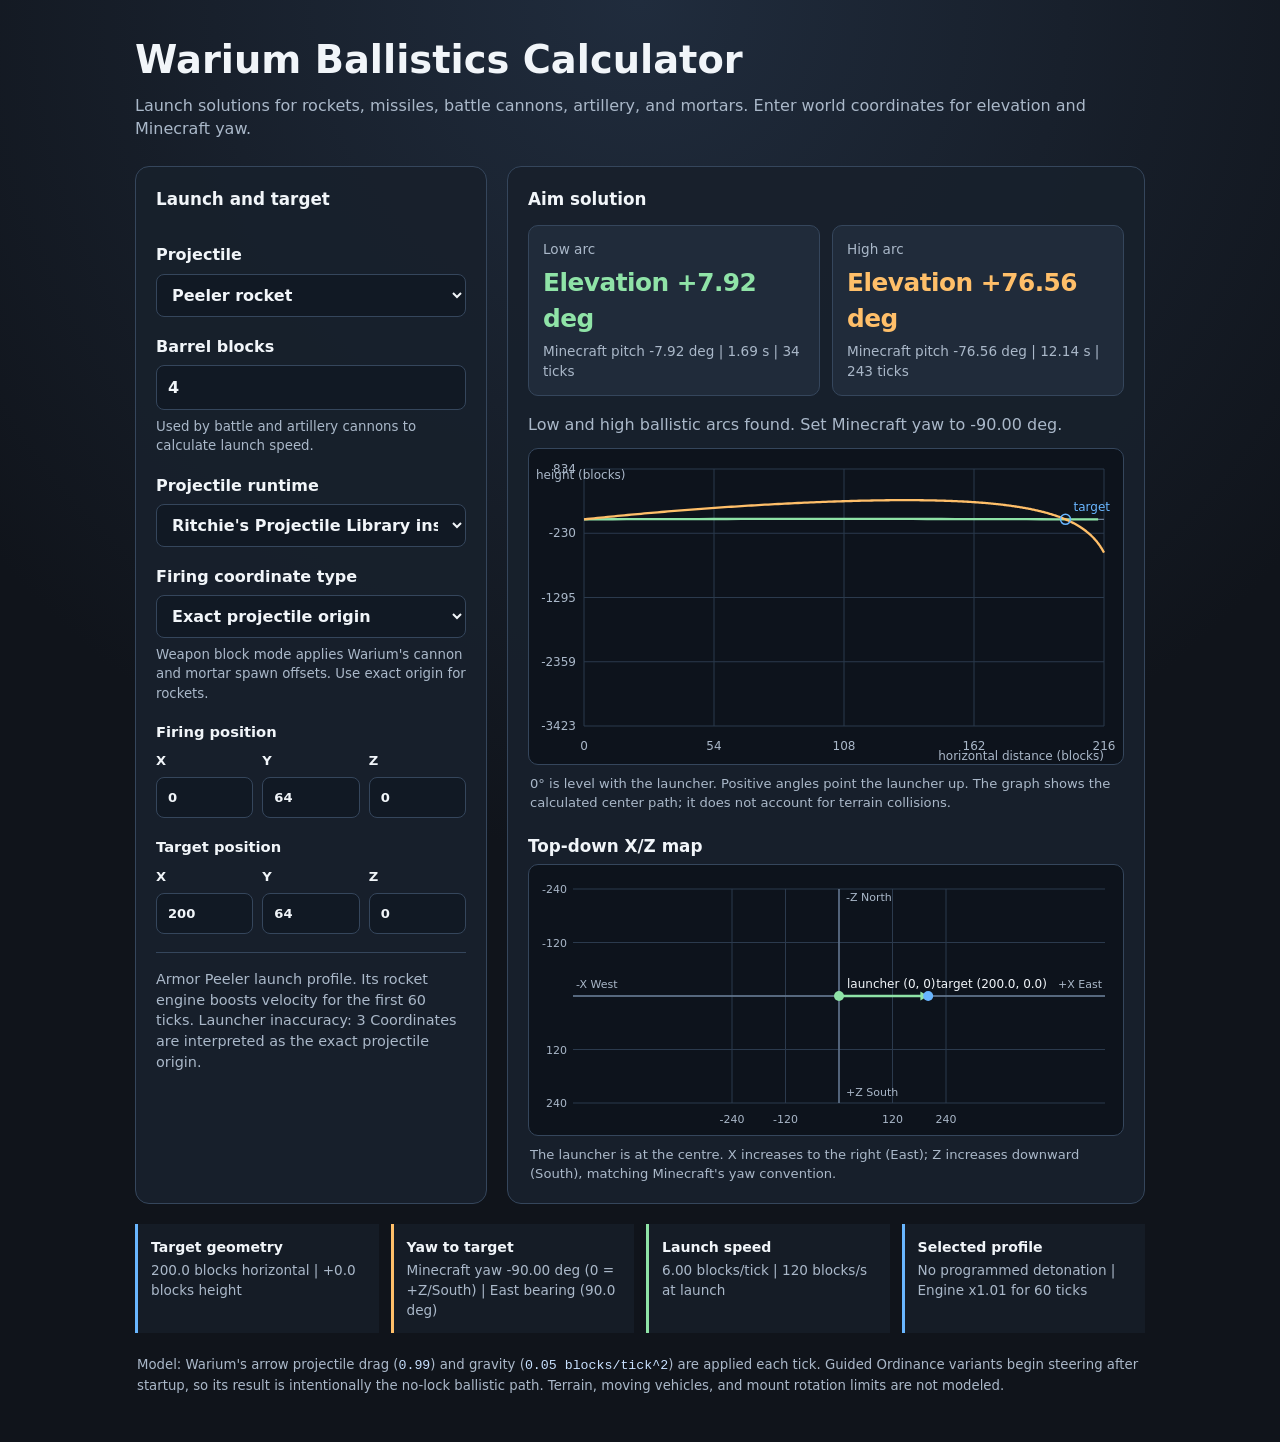
==== commit 2d9c9cf9: "Add top-down X/Z target map" ====
--- a/rocket-missile-calculator.html
+++ b/rocket-missile-calculator.html
@@ -54,6 +54,9 @@
     .status.error { color: var(--danger); }
     .chart-wrap { border: 1px solid var(--line); border-radius: 10px; overflow: hidden; background: #0d131c; }
     canvas { display: block; width: 100%; height: 315px; }
+    #topdownMap { height: 270px; }
+    .map-section { margin-top: 22px; }
+    .map-section h2 { margin-bottom: 5px; }
     .chart-note { color: var(--muted); font-size: .82rem; margin: 9px 2px 0; }
     .coordinate-section { display: grid; gap: 9px; }
     .coordinate-section h3 { margin: 0; font-size: .92rem; }
@@ -162,6 +165,13 @@
           <canvas id="trajectory" role="img" aria-label="Calculated projectile trajectories"></canvas>
         </div>
         <p class="chart-note">0° is level with the launcher. Positive angles point the launcher up. The graph shows the calculated center path; it does not account for terrain collisions.</p>
+        <section class="map-section" aria-label="Top-down coordinate map">
+          <h2>Top-down X/Z map</h2>
+          <div class="chart-wrap">
+            <canvas id="topdownMap" role="img" aria-label="Top-down map of launcher and target X/Z coordinates"></canvas>
+          </div>
+          <p class="chart-note">The launcher is at the centre. X increases to the right (East); Z increases downward (South), matching Minecraft's yaw convention.</p>
+        </section>
       </section>
     </section>
 
@@ -233,6 +243,8 @@
     const details = document.getElementById('weaponDetails');
     const canvas = document.getElementById('trajectory');
     const ctx = canvas.getContext('2d');
+    const mapCanvas = document.getElementById('topdownMap');
+    const mapCtx = mapCanvas.getContext('2d');
     const status = document.getElementById('status');
     const lowAngle = document.getElementById('lowAngle');
     const lowInfo = document.getElementById('lowInfo');
@@ -574,6 +586,108 @@
       ctx.fillText('target', Math.min(targetX + 8, width - 48), Math.max(targetY - 8, 13));
     }
 
+    function drawTopDownMap(geometry) {
+      const dpr = window.devicePixelRatio || 1;
+      const width = Math.max(280, Math.floor(mapCanvas.clientWidth));
+      const height = Math.max(230, Math.floor(mapCanvas.clientHeight));
+      mapCanvas.width = width * dpr;
+      mapCanvas.height = height * dpr;
+      mapCtx.setTransform(dpr, 0, 0, dpr, 0, 0);
+      mapCtx.clearRect(0, 0, width, height);
+
+      const padding = { left: 44, right: 18, top: 24, bottom: 32 };
+      const plotWidth = width - padding.left - padding.right;
+      const plotHeight = height - padding.top - padding.bottom;
+      const extent = Math.max(20, Math.abs(geometry.dx), Math.abs(geometry.dz)) * 1.2;
+      const scale = Math.min(plotWidth, plotHeight) / (extent * 2);
+      const centerX = padding.left + plotWidth / 2;
+      const centerY = padding.top + plotHeight / 2;
+      const projectX = function (x) { return centerX + x * scale; };
+      const projectZ = function (z) { return centerY + z * scale; };
+
+      mapCtx.strokeStyle = '#2b3a4d';
+      mapCtx.fillStyle = '#aab8c9';
+      mapCtx.lineWidth = 1;
+      mapCtx.font = '11px system-ui, sans-serif';
+      mapCtx.textAlign = 'center';
+      for (let index = -2; index <= 2; index += 1) {
+        const coordinate = extent * index / 2;
+        const x = projectX(coordinate);
+        const z = projectZ(coordinate);
+        mapCtx.beginPath();
+        mapCtx.moveTo(x, padding.top);
+        mapCtx.lineTo(x, height - padding.bottom);
+        mapCtx.stroke();
+        mapCtx.beginPath();
+        mapCtx.moveTo(padding.left, z);
+        mapCtx.lineTo(width - padding.right, z);
+        mapCtx.stroke();
+        if (index !== 0) {
+          mapCtx.fillText(coordinate.toFixed(0), x, height - 12);
+          mapCtx.textAlign = 'right';
+          mapCtx.fillText(coordinate.toFixed(0), padding.left - 6, z + 4);
+          mapCtx.textAlign = 'center';
+        }
+      }
+
+      mapCtx.strokeStyle = '#6b7f98';
+      mapCtx.lineWidth = 1.4;
+      mapCtx.beginPath();
+      mapCtx.moveTo(padding.left, centerY);
+      mapCtx.lineTo(width - padding.right, centerY);
+      mapCtx.moveTo(centerX, padding.top);
+      mapCtx.lineTo(centerX, height - padding.bottom);
+      mapCtx.stroke();
+
+      mapCtx.fillStyle = '#aab8c9';
+      mapCtx.textAlign = 'left';
+      mapCtx.fillText('-X West', padding.left + 3, centerY - 8);
+      mapCtx.textAlign = 'right';
+      mapCtx.fillText('+X East', width - padding.right - 3, centerY - 8);
+      mapCtx.textAlign = 'left';
+      mapCtx.fillText('-Z North', centerX + 7, padding.top + 12);
+      mapCtx.fillText('+Z South', centerX + 7, height - padding.bottom - 7);
+
+      const launcherX = projectX(0);
+      const launcherY = projectZ(0);
+      const targetX = projectX(geometry.dx);
+      const targetY = projectZ(geometry.dz);
+      mapCtx.strokeStyle = '#8fe3a7';
+      mapCtx.lineWidth = 2.4;
+      mapCtx.beginPath();
+      mapCtx.moveTo(launcherX, launcherY);
+      mapCtx.lineTo(targetX, targetY);
+      mapCtx.stroke();
+
+      const arrowAngle = Math.atan2(targetY - launcherY, targetX - launcherX);
+      const arrowSize = 9;
+      mapCtx.fillStyle = '#8fe3a7';
+      mapCtx.beginPath();
+      mapCtx.moveTo(targetX, targetY);
+      mapCtx.lineTo(targetX - arrowSize * Math.cos(arrowAngle - Math.PI / 6), targetY - arrowSize * Math.sin(arrowAngle - Math.PI / 6));
+      mapCtx.lineTo(targetX - arrowSize * Math.cos(arrowAngle + Math.PI / 6), targetY - arrowSize * Math.sin(arrowAngle + Math.PI / 6));
+      mapCtx.closePath();
+      mapCtx.fill();
+
+      mapCtx.fillStyle = '#8fe3a7';
+      mapCtx.beginPath();
+      mapCtx.arc(launcherX, launcherY, 5, 0, Math.PI * 2);
+      mapCtx.fill();
+      mapCtx.fillStyle = '#69b6ff';
+      mapCtx.beginPath();
+      mapCtx.arc(targetX, targetY, 5, 0, Math.PI * 2);
+      mapCtx.fill();
+
+      mapCtx.font = '12px system-ui, sans-serif';
+      mapCtx.textAlign = 'left';
+      mapCtx.fillStyle = '#f1f5f9';
+      mapCtx.fillText('launcher (0, 0)', launcherX + 8, launcherY - 8);
+      mapCtx.fillText('target (' + geometry.dx.toFixed(1) + ', ' + geometry.dz.toFixed(1) + ')', targetX + 8, targetY - 8);
+      mapCanvas.setAttribute('aria-label', 'Top-down X/Z map: launcher at 0, 0 and target at '
+        + geometry.dx.toFixed(1) + ' X, ' + geometry.dz.toFixed(1) + ' Z. Minecraft yaw '
+        + signed(geometry.yaw, 2) + ' degrees.');
+    }
+
     function updateControls(profile) {
       barrelRow.hidden = !profile.usesBarrels;
       runtimeRow.hidden = !profile.usesBarrels;
@@ -610,13 +724,14 @@
         details.textContent = profile.behavior + ' ' + profile.precision + referenceNote;
         document.getElementById('geometryValue').textContent = geometry.horizontalRange.toFixed(1) + ' blocks horizontal | '
           + signed(geometry.dy, 1) + ' blocks height';
-        document.getElementById('yawValue').textContent = 'Minecraft yaw ' + signed(geometry.yaw, 2) + ' deg | '
+        document.getElementById('yawValue').textContent = 'Minecraft yaw ' + signed(geometry.yaw, 2) + ' deg (0 = +Z/South) | '
           + cardinalBearing(geometry.bearing) + ' bearing (' + geometry.bearing.toFixed(1) + ' deg)';
         document.getElementById('speedValue').textContent = profile.speed.toFixed(2) + ' blocks/tick | '
           + (profile.speed * 20).toFixed(0) + ' blocks/s at launch';
         document.getElementById('profileValue').textContent = profile.flight
           + (profile.burn ? ' | Engine x' + profile.boost.toFixed(2) + ' for ' + profile.burn + ' ticks' : '');
         drawTrajectory(profile, geometry, solutions);
+        drawTopDownMap(geometry);
       } catch (error) {
         status.className = 'status error';
         status.textContent = error.message;
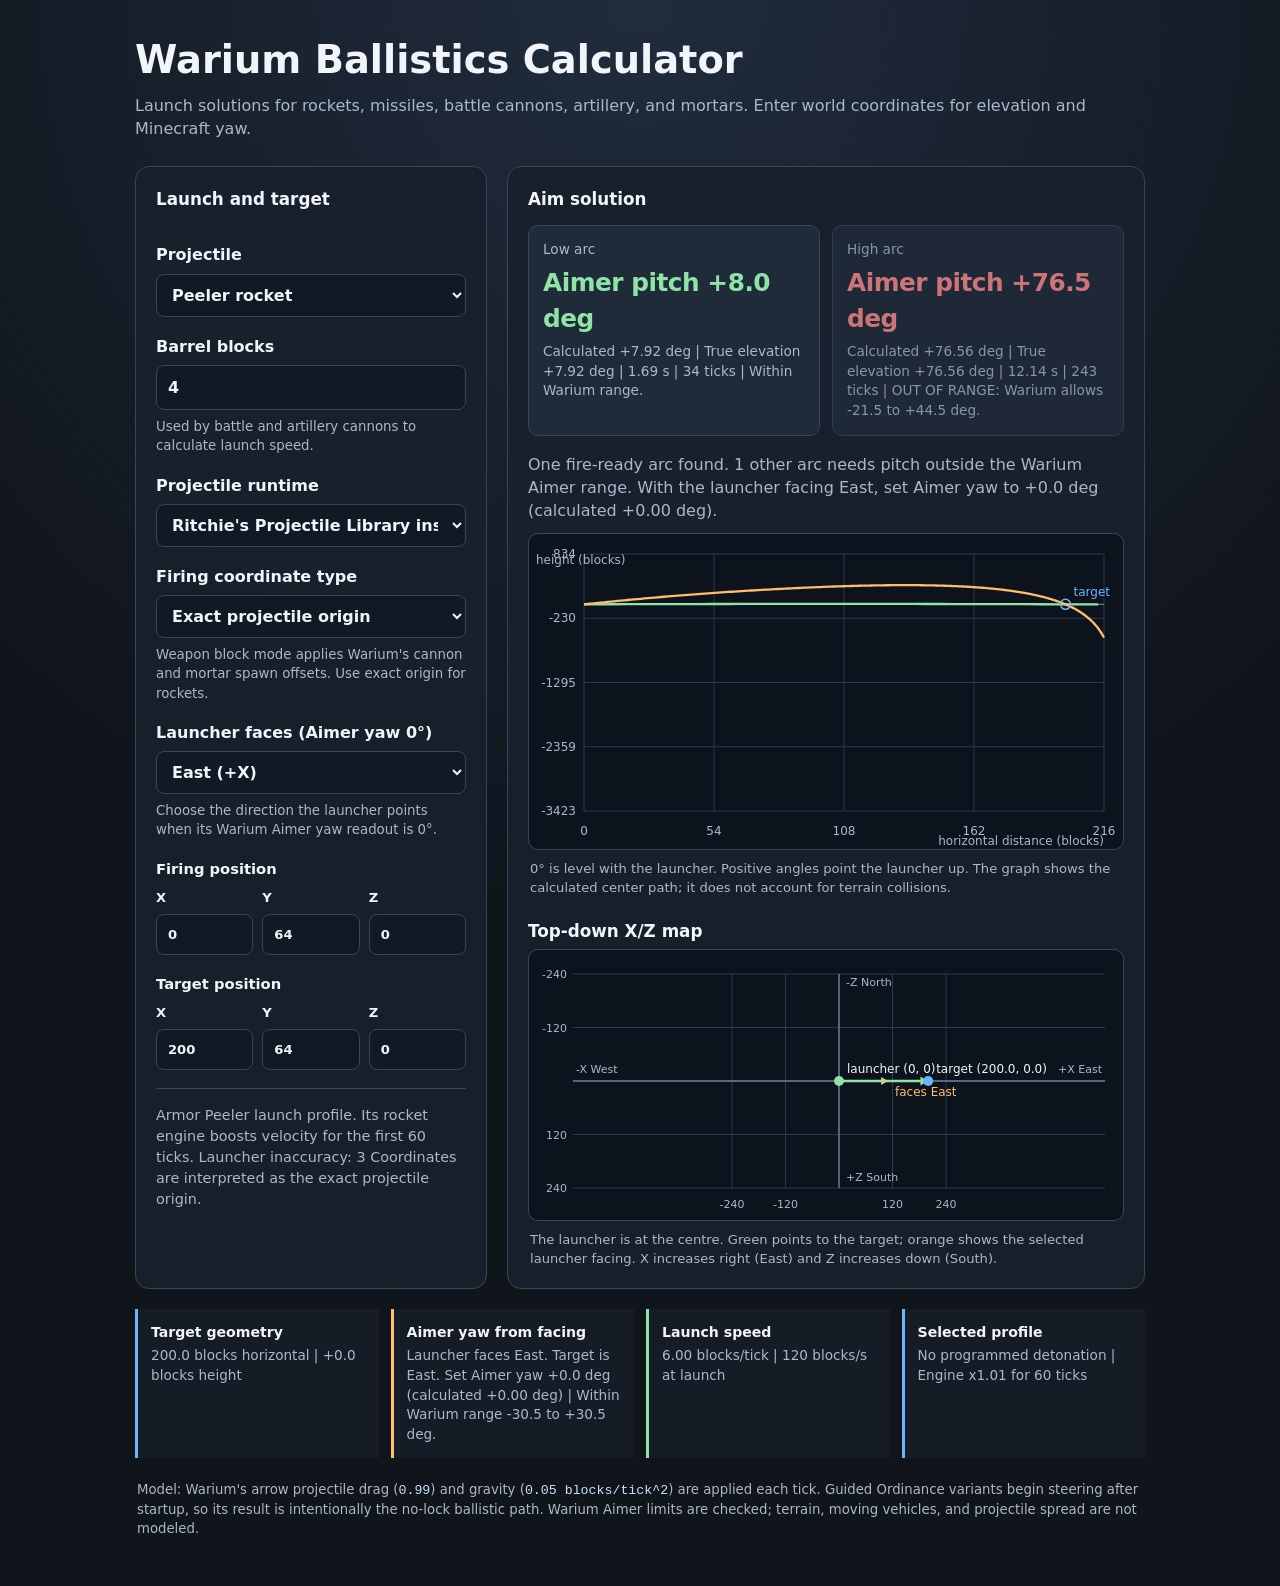
==== commit a988bb82: "Add launcher-facing Aimer aim limits Updated the launcher facing options and improved the display of" ====
--- a/rocket-missile-calculator.html
+++ b/rocket-missile-calculator.html
@@ -50,6 +50,7 @@
     .result-value { display: block; margin-top: 5px; color: var(--good); font-size: 1.55rem; font-weight: 700; letter-spacing: -.02em; }
     .result-sub { display: block; margin-top: 5px; color: var(--muted); font-size: .85rem; }
     .result.high .result-value { color: var(--accent-2); }
+    .result.out-of-range .result-value { color: var(--danger); }
     .status { min-height: 24px; margin: 17px 0 11px; color: var(--muted); }
     .status.error { color: var(--danger); }
     .chart-wrap { border: 1px solid var(--line); border-radius: 10px; overflow: hidden; background: #0d131c; }
@@ -127,6 +128,19 @@
           </select>
           <small>Weapon block mode applies Warium's cannon and mortar spawn offsets. Use exact origin for rockets.</small>
         </label>
+        <label for="launcherFacing">Launcher faces (Aimer yaw 0°)
+          <select id="launcherFacing">
+            <option value="north">North (-Z)</option>
+            <option value="northEast">North-east</option>
+            <option value="east" selected>East (+X)</option>
+            <option value="southEast">South-east</option>
+            <option value="south">South (+Z)</option>
+            <option value="southWest">South-west</option>
+            <option value="west">West (-X)</option>
+            <option value="northWest">North-west</option>
+          </select>
+          <small>Choose the direction the launcher points when its Warium Aimer yaw readout is 0°.</small>
+        </label>
         <section class="coordinate-section" aria-label="Firing position">
           <h3>Firing position</h3>
           <div class="coordinate-grid">
@@ -170,19 +184,19 @@
           <div class="chart-wrap">
             <canvas id="topdownMap" role="img" aria-label="Top-down map of launcher and target X/Z coordinates"></canvas>
           </div>
-          <p class="chart-note">The launcher is at the centre. X increases to the right (East); Z increases downward (South), matching Minecraft's yaw convention.</p>
+          <p class="chart-note">The launcher is at the centre. Green points to the target; orange shows the selected launcher facing. X increases right (East) and Z increases down (South).</p>
         </section>
       </section>
     </section>
 
     <section class="facts" aria-label="Selected projectile data">
       <div class="fact"><b>Target geometry</b><span id="geometryValue">&mdash;</span></div>
-      <div class="fact"><b>Yaw to target</b><span id="yawValue">&mdash;</span></div>
+      <div class="fact"><b>Aimer yaw from facing</b><span id="yawValue">&mdash;</span></div>
       <div class="fact"><b>Launch speed</b><span id="speedValue">&mdash;</span></div>
       <div class="fact"><b>Selected profile</b><span id="profileValue">&mdash;</span></div>
     </section>
 
-    <p class="footer-note">Model: Warium's arrow projectile drag (<code>0.99</code>) and gravity (<code>0.05 blocks/tick^2</code>) are applied each tick. Guided Ordinance variants begin steering after startup, so its result is intentionally the no-lock ballistic path. Terrain, moving vehicles, and mount rotation limits are not modeled.</p>
+    <p class="footer-note">Model: Warium's arrow projectile drag (<code>0.99</code>) and gravity (<code>0.05 blocks/tick^2</code>) are applied each tick. Guided Ordinance variants begin steering after startup, so its result is intentionally the no-lock ballistic path. Warium Aimer limits are checked; terrain, moving vehicles, and projectile spread are not modeled.</p>
   </main>
 
   <script>
@@ -238,6 +252,7 @@
     const barrelsInput = document.getElementById('barrels');
     const runtime = document.getElementById('runtime');
     const referenceMode = document.getElementById('referenceMode');
+    const launcherFacing = document.getElementById('launcherFacing');
     const barrelRow = document.getElementById('barrelRow');
     const runtimeRow = document.getElementById('runtimeRow');
     const details = document.getElementById('weaponDetails');
@@ -257,6 +272,20 @@
     const coordinateInputs = ['originX', 'originY', 'originZ', 'targetX', 'targetY', 'targetZ']
       .map(function (id) { return document.getElementById(id); });
 
+    // Warium's Aimer controls change these values in 0.5° steps. The checks below
+    // include the final half-step the in-game controls can reach.
+    const AIMER_LIMITS = { yaw: 30.5, pitchMin: -21.5, pitchMax: 44.5, step: 0.5 };
+    const FACING = {
+      north: { label: 'North', yaw: -180 },
+      northEast: { label: 'North-east', yaw: -135 },
+      east: { label: 'East', yaw: -90 },
+      southEast: { label: 'South-east', yaw: -45 },
+      south: { label: 'South', yaw: 0 },
+      southWest: { label: 'South-west', yaw: 45 },
+      west: { label: 'West', yaw: 90 },
+      northWest: { label: 'North-west', yaw: 135 }
+    };
+
     function clamp(value, min, max) {
       return Math.max(min, Math.min(max, value));
     }
@@ -291,9 +320,33 @@
       return (value >= 0 ? '+' : '-') + Math.abs(value).toFixed(digits);
     }
 
+    function roundToAimerStep(value) {
+      return Math.round(value / AIMER_LIMITS.step) * AIMER_LIMITS.step;
+    }
+
     function cardinalBearing(bearing) {
       const labels = ['North', 'North-east', 'East', 'South-east', 'South', 'South-west', 'West', 'North-west'];
       return labels[Math.round(bearing / 45) % 8];
+    }
+
+    function getAim(geometry) {
+      const facing = FACING[launcherFacing.value];
+      const yaw = normalizeSignedDegrees(geometry.yaw - facing.yaw);
+      return {
+        facing: facing,
+        yaw: yaw,
+        setYaw: roundToAimerStep(yaw),
+        yawInRange: Math.abs(yaw) <= AIMER_LIMITS.yaw + 0.000001
+      };
+    }
+
+    function aimerPitchForElevation(profile, elevation) {
+      return profile.kind === 'mortar' ? mortarSettingFromElevation(elevation) : elevation;
+    }
+
+    function isPitchInRange(profile, elevation) {
+      const pitch = aimerPitchForElevation(profile, elevation);
+      return pitch >= AIMER_LIMITS.pitchMin - 0.000001 && pitch <= AIMER_LIMITS.pitchMax + 0.000001;
     }
 
     function getProfile() {
@@ -460,19 +513,24 @@
       title.textContent = arcName + (profile.kind === 'mortar' ? ' mortar arc' : ' arc');
       if (!solution) {
         card.style.opacity = '.58';
+        card.classList.remove('out-of-range');
         valueElement.textContent = 'No solution';
         infoElement.textContent = 'Move the target closer or change firing height.';
         return;
       }
 
-      card.style.opacity = '1';
-      if (profile.kind === 'mortar') {
-        valueElement.textContent = 'Aimer ' + signed(mortarSettingFromElevation(solution.angle), 2) + ' deg';
-        infoElement.textContent = 'True elevation ' + signed(solution.angle, 2) + ' deg | ' + humanTime(solution.data.tick);
-      } else {
-        valueElement.textContent = 'Elevation ' + signed(solution.angle, 2) + ' deg';
-        infoElement.textContent = 'Minecraft pitch ' + signed(-solution.angle, 2) + ' deg | ' + humanTime(solution.data.tick);
-      }
+      const requiredPitch = aimerPitchForElevation(profile, solution.angle);
+      const setPitch = roundToAimerStep(requiredPitch);
+      const pitchInRange = isPitchInRange(profile, solution.angle);
+      card.style.opacity = pitchInRange ? '1' : '.78';
+      card.classList.toggle('out-of-range', !pitchInRange);
+      valueElement.textContent = 'Aimer pitch ' + signed(setPitch, 1) + ' deg';
+      infoElement.textContent = 'Calculated ' + signed(requiredPitch, 2) + ' deg | True elevation '
+        + signed(solution.angle, 2) + ' deg | ' + humanTime(solution.data.tick)
+        + (pitchInRange
+          ? ' | Within Warium range.'
+          : ' | OUT OF RANGE: Warium allows ' + signed(AIMER_LIMITS.pitchMin, 1) + ' to '
+            + signed(AIMER_LIMITS.pitchMax, 1) + ' deg.');
     }
 
     function drawTrajectory(profile, geometry, solutions) {
@@ -586,7 +644,18 @@
       ctx.fillText('target', Math.min(targetX + 8, width - 48), Math.max(targetY - 8, 13));
     }
 
-    function drawTopDownMap(geometry) {
+    function drawArrow(context, fromX, fromY, toX, toY, color, size) {
+      const angle = Math.atan2(toY - fromY, toX - fromX);
+      context.fillStyle = color;
+      context.beginPath();
+      context.moveTo(toX, toY);
+      context.lineTo(toX - size * Math.cos(angle - Math.PI / 6), toY - size * Math.sin(angle - Math.PI / 6));
+      context.lineTo(toX - size * Math.cos(angle + Math.PI / 6), toY - size * Math.sin(angle + Math.PI / 6));
+      context.closePath();
+      context.fill();
+    }
+
+    function drawTopDownMap(geometry, aim) {
       const dpr = window.devicePixelRatio || 1;
       const width = Math.max(280, Math.floor(mapCanvas.clientWidth));
       const height = Math.max(230, Math.floor(mapCanvas.clientHeight));
@@ -652,22 +721,29 @@
       const launcherY = projectZ(0);
       const targetX = projectX(geometry.dx);
       const targetY = projectZ(geometry.dz);
+
+      const facingDistance = Math.max(12, Math.min(extent * 0.52, geometry.horizontalRange * 0.55));
+      const facingRadians = radians(aim.facing.yaw);
+      const facingX = projectX(-Math.sin(facingRadians) * facingDistance);
+      const facingY = projectZ(Math.cos(facingRadians) * facingDistance);
+      mapCtx.save();
+      mapCtx.setLineDash([6, 5]);
+      mapCtx.strokeStyle = aim.yawInRange ? '#ffbf69' : '#ff6b6b';
+      mapCtx.lineWidth = 2;
+      mapCtx.beginPath();
+      mapCtx.moveTo(launcherX, launcherY);
+      mapCtx.lineTo(facingX, facingY);
+      mapCtx.stroke();
+      mapCtx.restore();
+      drawArrow(mapCtx, launcherX, launcherY, facingX, facingY, aim.yawInRange ? '#ffbf69' : '#ff6b6b', 8);
+
       mapCtx.strokeStyle = '#8fe3a7';
       mapCtx.lineWidth = 2.4;
       mapCtx.beginPath();
       mapCtx.moveTo(launcherX, launcherY);
       mapCtx.lineTo(targetX, targetY);
       mapCtx.stroke();
-
-      const arrowAngle = Math.atan2(targetY - launcherY, targetX - launcherX);
-      const arrowSize = 9;
-      mapCtx.fillStyle = '#8fe3a7';
-      mapCtx.beginPath();
-      mapCtx.moveTo(targetX, targetY);
-      mapCtx.lineTo(targetX - arrowSize * Math.cos(arrowAngle - Math.PI / 6), targetY - arrowSize * Math.sin(arrowAngle - Math.PI / 6));
-      mapCtx.lineTo(targetX - arrowSize * Math.cos(arrowAngle + Math.PI / 6), targetY - arrowSize * Math.sin(arrowAngle + Math.PI / 6));
-      mapCtx.closePath();
-      mapCtx.fill();
+      drawArrow(mapCtx, launcherX, launcherY, targetX, targetY, '#8fe3a7', 9);
 
       mapCtx.fillStyle = '#8fe3a7';
       mapCtx.beginPath();
@@ -683,9 +759,12 @@
       mapCtx.fillStyle = '#f1f5f9';
       mapCtx.fillText('launcher (0, 0)', launcherX + 8, launcherY - 8);
       mapCtx.fillText('target (' + geometry.dx.toFixed(1) + ', ' + geometry.dz.toFixed(1) + ')', targetX + 8, targetY - 8);
+      mapCtx.fillStyle = aim.yawInRange ? '#ffbf69' : '#ff6b6b';
+      mapCtx.fillText('faces ' + aim.facing.label, facingX + 7, facingY + 15);
       mapCanvas.setAttribute('aria-label', 'Top-down X/Z map: launcher at 0, 0 and target at '
-        + geometry.dx.toFixed(1) + ' X, ' + geometry.dz.toFixed(1) + ' Z. Minecraft yaw '
-        + signed(geometry.yaw, 2) + ' degrees.');
+        + geometry.dx.toFixed(1) + ' X, ' + geometry.dz.toFixed(1) + ' Z. Launcher faces '
+        + aim.facing.label + '; required Aimer yaw is ' + signed(aim.yaw, 2) + ' degrees'
+        + (aim.yawInRange ? ', within range.' : ', outside Warium Aimer range.'));
     }
 
     function updateControls(profile) {
@@ -698,20 +777,49 @@
         const profile = getProfile();
         updateControls(profile);
         const geometry = getGeometry(profile);
+        const aim = getAim(geometry);
         const solutions = findSolutions(profile, geometry);
         const lower = solutions[0];
         const higher = solutions.length > 1 ? solutions[solutions.length - 1] : null;
+        const pitchReadySolutions = solutions.filter(function (solution) {
+          return isPitchInRange(profile, solution.angle);
+        });
+        const pitchBlockedSolutions = solutions.filter(function (solution) {
+          return !isPitchInRange(profile, solution.angle);
+        });
         setResult(lowResult, lowTitle, lowAngle, lowInfo, lower, profile, 'Low');
         setResult(highResult, highTitle, highAngle, highInfo, higher, profile, 'High');
 
-        if (solutions.length) {
-          status.className = 'status';
-          status.textContent = (solutions.length === 1 ? 'One ballistic solution found.' : 'Low and high ballistic arcs found.')
-            + ' Set Minecraft yaw to ' + signed(geometry.yaw, 2) + ' deg.';
+        const messages = [];
+        let hasAimError = false;
+        if (!solutions.length) {
+          messages.push('No ballistic solution reaches this target with the selected profile.');
+          hasAimError = true;
+        } else if (!pitchReadySolutions.length) {
+          messages.push('Ballistic arc' + (solutions.length === 1 ? ' exists' : 's exist')
+            + ', but every required Aimer pitch is outside Warium\'s '
+            + signed(AIMER_LIMITS.pitchMin, 1) + ' to ' + signed(AIMER_LIMITS.pitchMax, 1) + ' deg range.');
+          hasAimError = true;
         } else {
-          status.className = 'status error';
-          status.textContent = 'No ballistic solution reaches this target with the selected profile.';
+          messages.push((pitchReadySolutions.length === 1 ? 'One fire-ready arc found.' : 'Two fire-ready arcs found.'));
+          if (pitchBlockedSolutions.length) {
+            messages.push(pitchBlockedSolutions.length + ' other arc'
+              + (pitchBlockedSolutions.length === 1 ? ' needs' : 's need') + ' pitch outside the Warium Aimer range.');
+          }
         }
+
+        if (aim.yawInRange) {
+          messages.push('With the launcher facing ' + aim.facing.label + ', set Aimer yaw to '
+            + signed(aim.setYaw, 1) + ' deg (calculated ' + signed(aim.yaw, 2) + ' deg).');
+        } else {
+          messages.push('Yaw impossible from this facing: the target needs ' + signed(aim.yaw, 2)
+            + ' deg, but Warium Aimer yaw is limited to ' + signed(-AIMER_LIMITS.yaw, 1)
+            + ' to ' + signed(AIMER_LIMITS.yaw, 1) + ' deg. Reorient the launcher closer to '
+            + cardinalBearing(geometry.bearing) + '.');
+          hasAimError = true;
+        }
+        status.className = hasAimError ? 'status error' : 'status';
+        status.textContent = messages.join(' ');
 
         const referenceNote = referenceMode.value === 'weapon' && profile.kind === 'mortar'
           ? ' Mortar block coordinates include Warium\'s +0.5 X/Z and +3 Y spawn offset.'
@@ -724,14 +832,19 @@
         details.textContent = profile.behavior + ' ' + profile.precision + referenceNote;
         document.getElementById('geometryValue').textContent = geometry.horizontalRange.toFixed(1) + ' blocks horizontal | '
           + signed(geometry.dy, 1) + ' blocks height';
-        document.getElementById('yawValue').textContent = 'Minecraft yaw ' + signed(geometry.yaw, 2) + ' deg (0 = +Z/South) | '
-          + cardinalBearing(geometry.bearing) + ' bearing (' + geometry.bearing.toFixed(1) + ' deg)';
+        document.getElementById('yawValue').textContent = 'Launcher faces ' + aim.facing.label + '. Target is '
+          + cardinalBearing(geometry.bearing) + '. Set Aimer yaw ' + signed(aim.setYaw, 1)
+          + ' deg (calculated ' + signed(aim.yaw, 2) + ' deg)'
+          + (aim.yawInRange
+            ? ' | Within Warium range ' + signed(-AIMER_LIMITS.yaw, 1) + ' to ' + signed(AIMER_LIMITS.yaw, 1) + ' deg.'
+            : ' | OUT OF RANGE: Warium allows ' + signed(-AIMER_LIMITS.yaw, 1) + ' to '
+              + signed(AIMER_LIMITS.yaw, 1) + ' deg.');
         document.getElementById('speedValue').textContent = profile.speed.toFixed(2) + ' blocks/tick | '
           + (profile.speed * 20).toFixed(0) + ' blocks/s at launch';
         document.getElementById('profileValue').textContent = profile.flight
           + (profile.burn ? ' | Engine x' + profile.boost.toFixed(2) + ' for ' + profile.burn + ' ticks' : '');
         drawTrajectory(profile, geometry, solutions);
-        drawTopDownMap(geometry);
+        drawTopDownMap(geometry, aim);
       } catch (error) {
         status.className = 'status error';
         status.textContent = error.message;
@@ -748,10 +861,10 @@
     barrelsInput.addEventListener('input', update);
     runtime.addEventListener('change', update);
     referenceMode.addEventListener('change', update);
+    launcherFacing.addEventListener('change', update);
     coordinateInputs.forEach(function (input) { input.addEventListener('input', update); });
     window.addEventListener('resize', update);
     update();
   </script>
 </body>
 </html>
-
